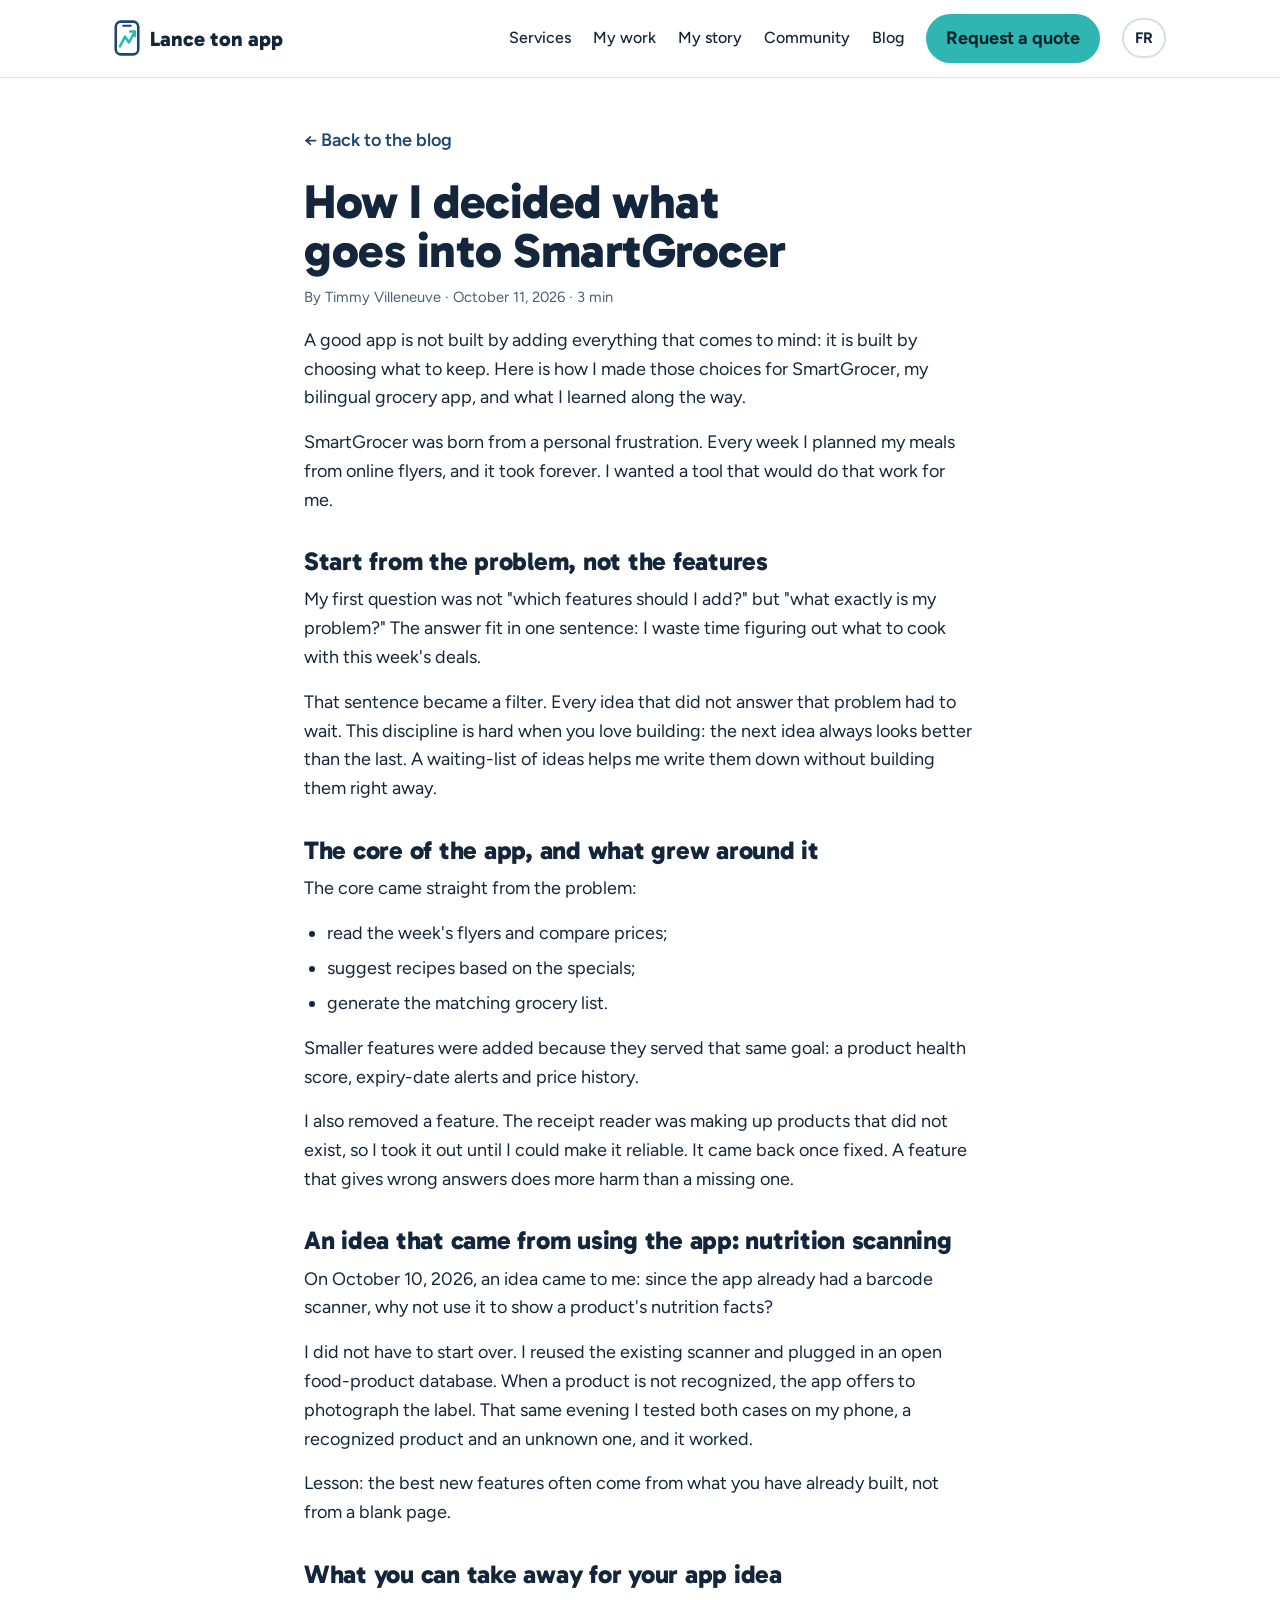
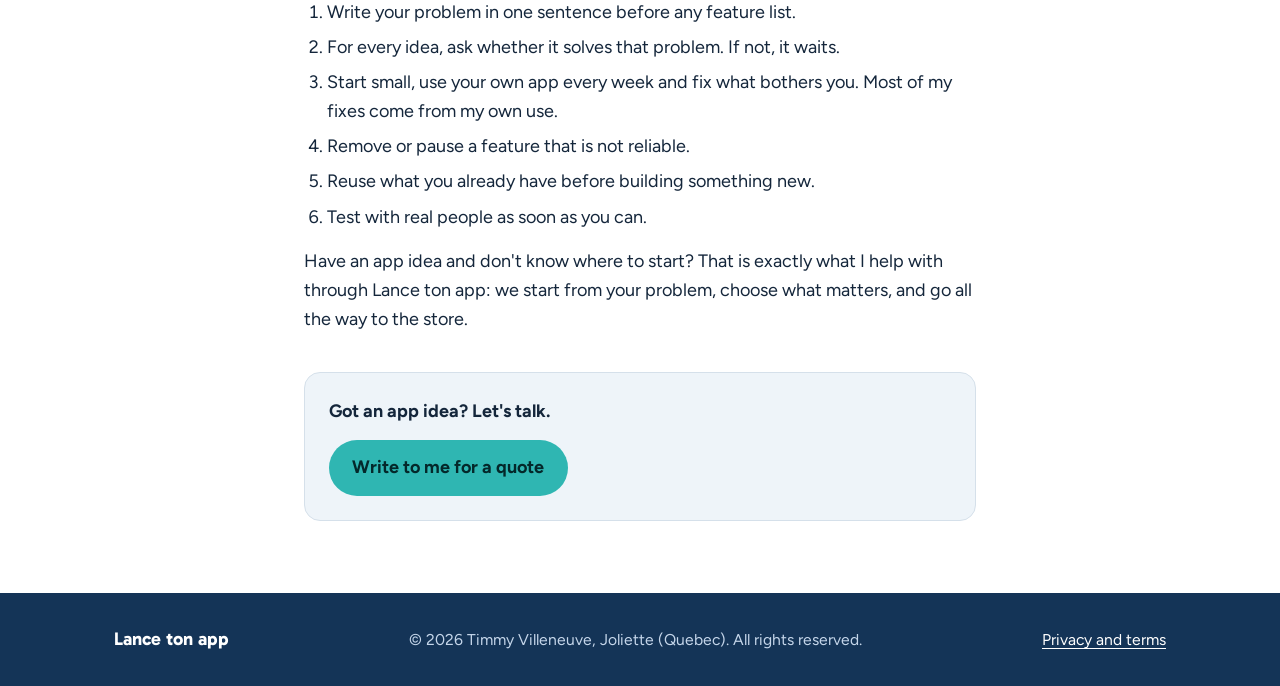
==== blogue-decider-quoi-mettre-dans-ton-app.html @ 4e0a81cb "Blogue bilingue (FR/EN): page d'accueil du blogue et 3 articles, lien dans la navigation Co-Authored" ====
<!doctype html>
<html lang="fr-CA" data-l="fr">
<head>
<meta charset="utf-8">
<meta name="viewport" content="width=device-width, initial-scale=1">
<title>Comment j&#x27;ai décidé quoi mettre dans SmartGrocer | Lance ton app</title>
<meta name="description" content="Une bonne app se construit en choisissant ce qu&#x27;on garde. Voici comment j&#x27;ai fait mes choix, et ce que j&#x27;en ai appris.">
<meta name="robots" content="noindex, nofollow">
<link rel="stylesheet" href="https://fonts.googleapis.com/css2?family=Gabarito:wght@500;700;800&family=Figtree:wght@400;500;600;700&display=swap">
<link rel="stylesheet" href="site.css">
<link rel="stylesheet" href="blogue.css">
<script>document.documentElement.dataset.l=(function(){try{var l=localStorage.getItem('lta_langue');if(l)return l}catch(e){}return /^en/i.test(navigator.language||'')?'en':'fr'})();</script>
</head>
<body>
<header>
  <div class="wrap bar">
    <a class="mark" href="index.html"><svg viewBox="0 0 40 56" width="26" height="36" fill="none" stroke-linecap="round" stroke-linejoin="round" aria-hidden="true"><rect x="2.5" y="2.5" width="35" height="51" rx="8" stroke="var(--logo-b)" stroke-width="4"/><path d="M14 9h12" stroke="var(--logo-b)" stroke-width="3"/><path class="trace" pathLength="1" d="M9 41l8-15 6 9 9-17" stroke="var(--logo-a)" stroke-width="4"/><path class="pointe" d="M25 18h7v7" stroke="var(--logo-a)" stroke-width="4"/></svg>Lance ton app</a>
    <nav>
      <a href="index.html#services"><span lang="fr">Services</span><span lang="en">Services</span></a><a href="index.html#realisations"><span lang="fr">Réalisations</span><span lang="en">My work</span></a><a href="index.html#histoire"><span lang="fr">Mon histoire</span><span lang="en">My story</span></a><a href="index.html#communaute"><span lang="fr">Communauté</span><span lang="en">Community</span></a><a href="blogue.html"><span lang="fr">Blogue</span><span lang="en">Blog</span></a>
      <a class="btn" href="index.html#soumission"><span lang="fr">Demander une soumission</span><span lang="en">Request a quote</span></a>
      <button type="button" class="langue" id="langue" aria-label="Lire ce site en anglais / Read this site in English">EN/FR</button>
    </nav>
  </div>
</header>
<main>
<article class="article" data-t-fr="Comment j&#x27;ai décidé quoi mettre dans SmartGrocer" data-t-en="How I decided what goes into SmartGrocer">
  <a class="retour" href="blogue.html"><span lang="fr">← Retour au blogue</span><span lang="en">← Back to the blog</span></a>
  <h1><span lang="fr">Comment j&#x27;ai décidé quoi mettre dans SmartGrocer</span><span lang="en">How I decided what goes into SmartGrocer</span></h1>
  <p class="meta"><span lang="fr">Par Timmy Villeneuve · 11 octobre 2026 · 3 min</span><span lang="en">By Timmy Villeneuve · October 11, 2026 · 3 min</span></p>
  <div lang="fr"><p>Une bonne app ne se construit pas en ajoutant tout ce qui nous passe par la tête: elle se construit en choisissant ce qu'on garde. Voici comment j'ai fait ces choix pour SmartGrocer, mon application d'épicerie bilingue, et ce que j'ai appris en cours de route.</p>
<p>SmartGrocer est née d'une frustration personnelle. Chaque semaine, je planifiais mes repas à partir des circulaires en ligne, et ça me prenait un temps fou. Je voulais un outil qui fasse ce travail à ma place.</p>
<h2>Partir du problème, pas des fonctions</h2>
<p>Ma première question n'était pas « quelles fonctions je mets? » mais « quel est mon problème exact? ». La réponse tenait en une phrase: je perds du temps à trouver quoi cuisiner avec les rabais de la semaine.</p>
<p>Cette phrase a servi de filtre. Chaque idée qui ne répondait pas à ce problème attendait. Cette discipline est difficile quand on adore créer: l'idée suivante paraît toujours meilleure que la précédente. Une liste d'idées en attente m'aide à les noter sans les construire tout de suite.</p>
<h2>Le cœur de l'app, et ce qui s'est ajouté autour</h2>
<p>Le noyau est venu directement du problème:</p>
<ul>
<li>lire les circulaires de la semaine et comparer les prix;</li>
<li>proposer des recettes basées sur les spéciaux;</li>
<li>générer la liste d'épicerie qui va avec.</li>
</ul>
<p>Des fonctions plus petites se sont ajoutées parce qu'elles servaient ce même but: un score de santé des produits, des alertes de date de péremption et l'historique des prix.</p>
<p>J'ai aussi retiré une fonction. La lecture de reçus inventait des produits qui n'existaient pas, alors je l'ai enlevée le temps de la rendre fiable. Elle est revenue une fois corrigée. Une fonction qui donne de mauvaises réponses fait plus de tort qu'une fonction absente.</p>
<h2>Une idée qui est venue de l'usage: le scan nutrition</h2>
<p>Le 10 octobre 2026, une idée m'est venue: comme l'app avait déjà un lecteur de code-barres, pourquoi ne pas l'utiliser pour afficher les infos nutritionnelles d'un produit?</p>
<p>Je n'ai pas eu à tout recommencer. J'ai réutilisé le lecteur existant et branché une base de données ouverte de produits alimentaires. Quand un produit n'est pas reconnu, l'app propose de photographier l'étiquette. Le soir même, j'ai testé les deux cas avec mon téléphone, un produit reconnu et un produit inconnu, et ça a fonctionné.</p>
<p>Leçon: les meilleures nouvelles fonctions viennent souvent de ce qu'on a déjà construit, pas d'une page blanche.</p>
<h2>Ce que tu peux retenir pour ton idée d'app</h2>
<ol>
<li>Écris ton problème en une phrase, avant toute liste de fonctions.</li>
<li>Pour chaque idée, demande-toi si elle résout ce problème. Si non, elle attend.</li>
<li>Commence petit, utilise ton app toi-même chaque semaine et corrige ce qui accroche. La plupart de mes corrections viennent de mon propre usage.</li>
<li>Retire ou mets en pause une fonction qui n'est pas fiable.</li>
<li>Réutilise ce que tu as déjà avant de construire du neuf.</li>
<li>Teste avec de vraies personnes dès que possible.</li>
</ol>
<p>Tu as une idée d'app et tu ne sais pas par où commencer? C'est exactement ce que j'accompagne avec Lance ton app: on part de ton problème, on choisit ce qui compte, et on va jusqu'au store.</p></div><div lang="en"><p>A good app is not built by adding everything that comes to mind: it is built by choosing what to keep. Here is how I made those choices for SmartGrocer, my bilingual grocery app, and what I learned along the way.</p>
<p>SmartGrocer was born from a personal frustration. Every week I planned my meals from online flyers, and it took forever. I wanted a tool that would do that work for me.</p>
<h2>Start from the problem, not the features</h2>
<p>My first question was not "which features should I add?" but "what exactly is my problem?" The answer fit in one sentence: I waste time figuring out what to cook with this week's deals.</p>
<p>That sentence became a filter. Every idea that did not answer that problem had to wait. This discipline is hard when you love building: the next idea always looks better than the last. A waiting-list of ideas helps me write them down without building them right away.</p>
<h2>The core of the app, and what grew around it</h2>
<p>The core came straight from the problem:</p>
<ul>
<li>read the week's flyers and compare prices;</li>
<li>suggest recipes based on the specials;</li>
<li>generate the matching grocery list.</li>
</ul>
<p>Smaller features were added because they served that same goal: a product health score, expiry-date alerts and price history.</p>
<p>I also removed a feature. The receipt reader was making up products that did not exist, so I took it out until I could make it reliable. It came back once fixed. A feature that gives wrong answers does more harm than a missing one.</p>
<h2>An idea that came from using the app: nutrition scanning</h2>
<p>On October 10, 2026, an idea came to me: since the app already had a barcode scanner, why not use it to show a product's nutrition facts?</p>
<p>I did not have to start over. I reused the existing scanner and plugged in an open food-product database. When a product is not recognized, the app offers to photograph the label. That same evening I tested both cases on my phone, a recognized product and an unknown one, and it worked.</p>
<p>Lesson: the best new features often come from what you have already built, not from a blank page.</p>
<h2>What you can take away for your app idea</h2>
<ol>
<li>Write your problem in one sentence before any feature list.</li>
<li>For every idea, ask whether it solves that problem. If not, it waits.</li>
<li>Start small, use your own app every week and fix what bothers you. Most of my fixes come from my own use.</li>
<li>Remove or pause a feature that is not reliable.</li>
<li>Reuse what you already have before building something new.</li>
<li>Test with real people as soon as you can.</li>
</ol>
<p>Have an app idea and don't know where to start? That is exactly what I help with through Lance ton app: we start from your problem, choose what matters, and go all the way to the store.</p></div>
  <div class="appel"><p><strong><span lang="fr">Une idée d'app? Parlons-en.</span><span lang="en">Got an app idea? Let's talk.</span></strong></p><a class="btn" href="index.html#soumission"><span lang="fr">Écris-moi pour une soumission</span><span lang="en">Write to me for a quote</span></a></div>
</article>
</main>
<footer><div class="wrap bar"><strong>Lance ton app</strong><span><span lang="fr">© 2026 Timmy Villeneuve, Joliette (Québec). Tous droits réservés.</span><span lang="en">© 2026 Timmy Villeneuve, Joliette (Quebec). All rights reserved.</span></span><a href="index.html#vie-privee"><span lang="fr">Vie privée et conditions</span><span lang="en">Privacy and terms</span></a></div></footer>
<script>
(function(){
  var b=document.getElementById('langue');
  function maj(l){document.documentElement.dataset.l=l;document.documentElement.lang=l==='en'?'en-CA':'fr-CA';b.textContent=l==='en'?'FR':'EN';
    var t=document.querySelector('[data-t-'+l+']');if(t)document.title=t.getAttribute('data-t-'+l)+' | Lance ton app';}
  b.addEventListener('click',function(){var l=document.documentElement.dataset.l==='en'?'fr':'en';maj(l);try{localStorage.setItem('lta_langue',l)}catch(e){}});
  maj(document.documentElement.dataset.l);
})();
</script>
</body>
</html>
---- site.css ----
html{-webkit-text-size-adjust:100%}
body{margin:0}
img{max-width:100%}
[hidden]{display:none!important}

/* Layout : tout est aligné à gauche sur une grille de 1100px. Le haut de page porte la seule pièce spectaculaire : une vraie mini-application qui fonctionne, affichée en même temps sur un téléphone et sur un ordinateur. Le reste reste calme : parcours en ligne, services en liste, réalisations en vignettes de téléphone. */
:root{
  --paper:#ffffff; --tint:#eef4f9; --ink:#14263b; --soft:#4a6079; --line:#d5e0ea;
  --canard:#1c4673; --canard-ink:#ffffff; --coral:#2fb6b2; --coral-ink:#04282a; --beurre:#bdebe8;
  --t-aqua:#dcf1f0; --t-peche:#e3ecf7; --t-beurre:#e9f6f5; --t-lilas:#e6e9f7;
  --deep:#143457; --deep-ink:#ffffff; --deep-soft:#c5d6ea; --logo-a:#2fb6b2; --logo-b:#1c4673;
  --ok:#0b7a56;
  --display:"Gabarito","Trebuchet MS",system-ui,sans-serif;
  --body:"Figtree",system-ui,-apple-system,"Segoe UI",sans-serif;
}
@media (prefers-color-scheme: dark){:root:not([data-theme="light"]){
  --paper:#0c1826; --tint:#12233a; --ink:#eaf1f8; --soft:#a8bace; --line:#26405c;
  --canard:#8dbcf0; --canard-ink:#08213d; --coral:#3cc9c4; --coral-ink:#04282a; --beurre:#bdebe8;
  --t-aqua:#12343a; --t-peche:#1a2c47; --t-beurre:#143436; --t-lilas:#23264a;
  --deep:#0b2140; --deep-ink:#ffffff; --deep-soft:#b9cde6; --logo-a:#3cc9c4; --logo-b:#eaf1f8; --ok:#5fd3a6; color-scheme:dark}}
:root[data-theme="dark"]{
  --paper:#0c1826; --tint:#12233a; --ink:#eaf1f8; --soft:#a8bace; --line:#26405c;
  --canard:#8dbcf0; --canard-ink:#08213d; --coral:#3cc9c4; --coral-ink:#04282a; --beurre:#bdebe8;
  --t-aqua:#12343a; --t-peche:#1a2c47; --t-beurre:#143436; --t-lilas:#23264a;
  --deep:#0b2140; --deep-ink:#ffffff; --deep-soft:#b9cde6; --logo-a:#3cc9c4; --logo-b:#eaf1f8; --ok:#5fd3a6; color-scheme:dark}

*{box-sizing:border-box}
body{background:var(--paper);color:var(--ink);font-family:var(--body);font-size:18px;line-height:1.6}
.wrap{max-width:1100px;margin-inline:auto;padding-inline:24px}
h1,h2,h3{font-family:var(--display);margin:0;text-wrap:balance;letter-spacing:-.01em}
h1{font-size:clamp(2.5rem,5.2vw,3.9rem);font-weight:800;line-height:1.02}
h2{font-size:clamp(1.9rem,3.8vw,2.7rem);font-weight:800;line-height:1.08}
h3{font-size:1.4rem;font-weight:700;line-height:1.2}
p{margin:0}
a{color:var(--canard)}
:focus-visible{outline:3px solid var(--coral);outline-offset:3px;border-radius:4px}
.lede{color:var(--soft);font-size:1.15rem;max-width:56ch;margin-top:14px}
svg.i{width:1.2em;height:1.2em;flex:none;stroke:currentColor;fill:none;stroke-width:2;stroke-linecap:round;stroke-linejoin:round}

/* en-tête */
header{position:sticky;top:env(safe-area-inset-top,0px);z-index:10;background:var(--paper);border-bottom:1px solid var(--line)}
.bar{display:flex;align-items:center;justify-content:space-between;gap:16px;padding-block:14px;flex-wrap:wrap}
.mark{display:flex;align-items:center;gap:10px;font-family:var(--display);font-weight:800;font-size:1.3rem;color:var(--ink);text-decoration:none}
.mark i{width:30px;height:30px;border-radius:9px;background:var(--coral);display:grid;place-items:center;color:var(--coral-ink)}
nav{display:flex;gap:22px;align-items:center;flex-wrap:wrap}
nav a{color:var(--ink);text-decoration:none;font-weight:500;font-size:1rem}
nav a:hover{text-decoration:underline;text-underline-offset:4px}
.btn{display:inline-flex;align-items:center;gap:8px;background:var(--coral);color:var(--coral-ink);font:inherit;font-weight:700;padding:.75em 1.3em;border-radius:999px;border:0;text-decoration:none;cursor:pointer}
.btn:hover{filter:brightness(1.06)}
.btn.calme{background:transparent;color:var(--ink);box-shadow:inset 0 0 0 2px var(--line)}
nav .btn{padding:.55em 1.1em;color:var(--coral-ink)}
.langue{font:inherit;font-weight:700;font-size:.95rem;min-width:44px;height:40px;padding:0 .7em;border-radius:999px;border:2px solid var(--line);background:var(--paper);color:var(--ink);cursor:pointer}
.langue:hover{border-color:var(--canard);color:var(--canard)}

/* haut de page */
.hero{background:var(--tint)}
.hero-grid{display:grid;grid-template-columns:1fr 1fr;gap:48px;align-items:center;padding-block:64px 72px}
.hero-grid > *{min-width:0}
.hero .lede{font-size:1.25rem;max-width:36ch}
.actions{display:flex;gap:12px;flex-wrap:wrap;margin-top:28px}
.preuves{list-style:none;margin:28px 0 0;padding:0;display:grid;gap:8px;color:var(--soft);font-weight:500}
.preuves li{display:flex;gap:10px;align-items:center}
.preuves svg{color:var(--ok)}

/* la démonstration : ordinateur + téléphone */
.demo{display:flex;flex-direction:column;gap:14px}
.essai{display:flex;flex-direction:column;gap:6px}
.essai label{font-weight:700;font-size:.95rem}
.essai input{font:inherit;color:var(--ink);background:var(--paper);border:2px solid var(--line);border-radius:12px;padding:.6em .8em;width:100%;max-width:360px}
.scene{position:relative;padding-bottom:36px;padding-right:13%}
.ordi{border:10px solid var(--ink);border-bottom-width:14px;border-radius:16px 16px 6px 6px;background:var(--paper);aspect-ratio:16/10;overflow:hidden;display:grid;grid-template-columns:28% 1fr}
.ordi-menu{background:var(--deep);color:var(--deep-soft);padding:12px 10px;font-size:.62rem;display:flex;flex-direction:column;gap:8px;min-width:0}
.ordi-menu b{color:var(--deep-ink);font-family:var(--display);font-size:.78rem;overflow-wrap:anywhere;line-height:1.15}
.ordi-menu span{border-radius:5px;padding:3px 6px}
.ordi-menu span.on{background:var(--coral);color:var(--coral-ink);font-weight:700}
.ordi-corps{padding:14px;display:flex;flex-direction:column;gap:8px;font-size:.72rem;min-width:0}
.ordi-corps h4{font-family:var(--display);font-size:.95rem;margin:0}
.ordi-rangee{display:grid;grid-template-columns:1fr 1fr;gap:8px}
.case{background:var(--tint);border-radius:8px;padding:8px;display:flex;flex-direction:column;gap:2px;min-width:0}
.case small{color:var(--soft);font-size:.6rem}
.case strong{font-family:var(--display);font-size:1.1rem;font-variant-numeric:tabular-nums}
.case.prix{background:var(--beurre);color:#2b1d00}
.case.prix small{color:#5c4300}
.barre{height:8px;border-radius:99px;background:var(--line);overflow:hidden}
.barre i{display:block;height:100%;background:var(--canard);width:40%}
.ordi-liste{display:grid;gap:6px;margin-top:4px}
.ordi-liste small{color:var(--soft);font-size:.6rem}
.ordi-liste span{display:flex;justify-content:space-between;gap:8px;border-top:1px solid var(--line);padding-top:6px;color:var(--soft);padding-right:34%}
.tel{position:absolute;right:0;bottom:0;width:31%;min-width:132px;border:8px solid var(--ink);border-radius:26px;background:var(--paper);padding:14px 10px 12px;display:flex;flex-direction:column;gap:8px;font-size:.66rem;box-shadow:-10px 12px 0 var(--t-peche)}
.tel::before{content:"";position:absolute;top:5px;left:50%;translate:-50% 0;width:34%;height:5px;border-radius:9px;background:var(--ink)}
.tel b{font-family:var(--display);font-size:.82rem;line-height:1.15;overflow-wrap:anywhere}
.tel .case strong{font-size:1.25rem}
.tel input[type=range]{width:100%;accent-color:var(--coral);margin:0}
.tel .faux-btn{background:var(--coral);color:var(--coral-ink);font-weight:700;text-align:center;border-radius:99px;padding:5px}
.note-demo{color:var(--soft);font-size:.9rem}

/* sections */
.bloc{padding-block:84px}
.bloc.teinte{background:var(--tint)}

/* le parcours */
.parcours{list-style:none;margin:40px 0 0;padding:0;display:grid;grid-template-columns:repeat(4,1fr);gap:28px;counter-reset:p;position:relative}
.parcours::before{content:"";position:absolute;top:21px;left:22px;right:22px;border-top:3px dotted var(--line)}
.parcours li{counter-increment:p;position:relative;display:flex;flex-direction:column;gap:6px;min-width:0}
.parcours li::before{content:counter(p);width:44px;height:44px;border-radius:50%;background:var(--canard);color:var(--canard-ink);display:grid;place-items:center;font-family:var(--display);font-weight:800;font-size:1.2rem;margin-bottom:8px;position:relative}
.parcours li:last-child::before{background:var(--coral);color:var(--coral-ink)}
.parcours p{color:var(--soft);font-size:1rem}

/* les services, en liste */
.services{margin-top:36px;display:grid;gap:16px}
.service{display:grid;grid-template-columns:72px 1fr 1.25fr;gap:28px;align-items:start;padding:28px;border-radius:22px;background:var(--t-aqua)}
.service:nth-child(2){background:var(--t-peche)}
.service:nth-child(3){background:var(--t-beurre)}
.service:nth-child(4){background:var(--t-lilas)}
.service > *{min-width:0}
.pasto{width:72px;height:72px;border-radius:20px;background:var(--paper);display:grid;place-items:center;color:var(--canard)}
.pasto svg{width:34px;height:34px}
.service .pour{color:var(--soft);margin-top:8px}
.service ul{list-style:none;margin:0;padding:0;display:grid;gap:8px}
.service li{display:flex;gap:10px;align-items:flex-start}
.service li svg{color:var(--ok);margin-top:.22em}

/* publier sur les Stores */
.stores{background:var(--deep);color:var(--deep-ink)}
.stores .lede{color:var(--deep-soft)}
.etapes{list-style:none;margin:40px 0 0;padding:0;display:grid;grid-template-columns:repeat(3,1fr);gap:16px;counter-reset:e}
.etapes li{counter-increment:e;border:1px solid rgba(255,255,255,.22);border-radius:18px;padding:20px;display:flex;flex-direction:column;gap:6px;min-width:0}
.etapes li::before{content:"Étape " counter(e);color:var(--beurre);font-weight:700;font-size:.95rem}
.etapes strong{font-family:var(--display);font-size:1.2rem;line-height:1.2}
.etapes span{color:var(--deep-soft);font-size:.98rem}
.etapes code{font-family:ui-monospace,Menlo,Consolas,monospace;font-size:.85em;background:rgba(255,255,255,.14);padding:.1em .35em;border-radius:5px;overflow-wrap:anywhere}

/* réalisations : vignettes en forme de téléphone */
.realisations{margin-top:40px;display:grid;grid-template-columns:repeat(3,1fr);gap:36px 28px}
.projet{display:grid;grid-template-columns:96px 1fr;gap:18px;align-items:start;min-width:0}
.projet > *{min-width:0}
.vignette{--v:var(--t-aqua);width:96px;aspect-ratio:9/17;border:6px solid var(--ink);border-radius:20px;background:var(--v);display:grid;place-items:center;font-family:var(--display);font-weight:800;font-size:1.5rem;color:var(--ink)}
.projet:nth-child(3n+2) .vignette{--v:var(--t-peche)}
.projet:nth-child(3n+3) .vignette{--v:var(--t-beurre)}
.projet:nth-child(n+4) .vignette{--v:var(--t-lilas)}
.projet:nth-child(5) .vignette{--v:var(--t-aqua)}
.projet:nth-child(6) .vignette{--v:var(--t-peche)}
.etat{display:inline-block;font-size:.85rem;font-weight:700;border-radius:99px;padding:.15em .7em;background:var(--t-aqua);color:var(--ink);margin-bottom:8px}
.etat.cours{background:var(--tint);color:var(--soft)}
.projet p{color:var(--soft);font-size:1rem;margin-top:6px}
.projet a{font-weight:700}

/* mon histoire */
.histoire{display:grid;grid-template-columns:1fr 1.1fr;gap:56px;align-items:start}
.histoire > *{min-width:0}
.citation{font-family:var(--display);font-weight:700;font-size:clamp(1.5rem,2.6vw,2.1rem);line-height:1.2;margin:0;padding-left:22px;border-left:6px solid var(--coral)}
.histoire .texte{display:grid;gap:14px;color:var(--soft);max-width:60ch;margin-top:20px}
.signature{color:var(--ink);font-weight:700;margin-top:16px}
.sous-citation{margin:12px 0 0;padding-left:28px;font-size:1.08rem;font-weight:600;color:var(--soft)}
.histoire .signature{padding-left:28px}

/* demande de soumission */
.demande{display:grid;grid-template-columns:1.4fr 1fr;gap:28px;align-items:start;margin-top:36px}
.demande > *{min-width:0}
.fiche{background:var(--paper);border:1px solid var(--line);border-radius:22px;padding:28px}
form{display:grid;grid-template-columns:1fr 1fr;gap:16px}
.champ{display:flex;flex-direction:column;gap:6px;min-width:0}
.champ.large{grid-column:1/-1}
label{font-weight:700;font-size:.98rem}
form input,form select,form textarea{font:inherit;color:var(--ink);background:var(--paper);border:2px solid var(--line);border-radius:12px;padding:.65em .8em;width:100%}
textarea{min-height:140px;resize:vertical}
.aide{color:var(--soft);font-size:.92rem}
.recap{margin-top:20px;border-radius:14px;padding:16px;background:var(--t-beurre)}
.recap dl{display:grid;grid-template-columns:auto 1fr;gap:6px 16px;margin:10px 0 0;font-size:.98rem}
.recap dt{font-weight:700}
.recap dd{margin:0;overflow-wrap:anywhere;white-space:pre-wrap}
.suite{background:var(--t-peche);border-radius:22px;padding:28px}
.suite ol{margin:14px 0 0;padding-left:1.2em;display:grid;gap:12px}
.suite li::marker{font-family:var(--display);font-weight:800;color:var(--canard)}

footer{background:var(--deep);color:var(--deep-soft);padding-block:32px;font-size:.98rem}
footer .bar{padding-block:0}
footer strong{color:var(--deep-ink);font-family:var(--display);font-size:1.15rem}

.banniere{padding-block:20px 0}.banniere img{width:100%;height:auto;border-radius:22px;display:block}
/* logo du haut : la flèche se trace à l'arrivée, puis quand on passe la souris dessus */
.mark .trace{stroke-dasharray:1;stroke-dashoffset:0;animation:trace 1.1s ease-out .3s backwards}
.mark .pointe{animation:pointe .4s ease-out 1.3s backwards}
.mark:hover .trace{animation:trace2 .9s ease-out}
@keyframes trace{from{stroke-dashoffset:1}}@keyframes trace2{from{stroke-dashoffset:1}}
@keyframes pointe{from{opacity:0;transform:translate(-3px,3px)}}
/* galeries de captures : on glisse au doigt, ou on clique les flèches */
.projet{grid-template-columns:150px 1fr}
.vignette{width:150px;aspect-ratio:3/5;border-radius:24px;overflow:hidden}
.galerie{display:grid;gap:8px;justify-items:center;width:150px}
.galerie .vignette{display:block;padding:0;cursor:zoom-in;position:relative}
.piste{display:flex;height:100%;overflow-x:auto;scroll-snap-type:x mandatory;scrollbar-width:none;overscroll-behavior-x:contain}
.piste::-webkit-scrollbar{display:none}
.piste img{flex:0 0 100%;width:100%;height:100%;object-fit:cover;object-position:top;scroll-snap-align:start;display:block}
.commandes{display:flex;align-items:center;gap:6px}
.commandes button{width:28px;height:28px;border-radius:50%;border:1.5px solid var(--line);background:var(--paper);color:var(--ink);font:inherit;font-weight:800;line-height:1;cursor:pointer;display:grid;place-items:center}
.commandes button:hover{border-color:var(--canard);color:var(--canard)}
.points{display:flex;gap:5px}
.points i{width:7px;height:7px;border-radius:50%;background:var(--line)}
.points i.actif{background:var(--coral)}
dialog.loupe{border:0;padding:0;background:transparent;max-width:100vw;max-height:100vh}
dialog.loupe::backdrop{background:rgba(6,20,24,.82)}
.loupe .cadre{display:flex;align-items:center;gap:12px;padding:16px}
.loupe img{max-height:86vh;max-width:min(78vw,440px);border-radius:22px;border:6px solid #fff;display:block}
.loupe button{width:44px;height:44px;border-radius:50%;border:0;background:#fff;color:#0e2a33;font-size:1.3rem;font-weight:800;cursor:pointer;flex:none}
.loupe .fermer{position:fixed;top:14px;right:14px}
@media (max-width:600px){.loupe .cadre{gap:6px;padding:8px}.loupe button{width:38px;height:38px}}
@media (prefers-reduced-motion:reduce){.mark .trace,.mark .pointe{animation:none}}
@media (max-width:900px){
  .hero-grid,.histoire,.demande{grid-template-columns:1fr}
  .parcours{grid-template-columns:1fr 1fr}
  .parcours::before{display:none}
  .service{grid-template-columns:72px 1fr}
  .service ul{grid-column:1/-1}
  .etapes,.realisations{grid-template-columns:1fr 1fr}
  .bloc{padding-block:60px}
}
@media (max-width:600px){
  nav a:not(.btn){display:none}
  .parcours,.etapes,.realisations,form{grid-template-columns:1fr}
  .service{grid-template-columns:1fr;padding:22px}
  .hero-grid{padding-block:40px 52px}
  .scene{padding-right:0;padding-bottom:0}
  .tel{position:relative;width:60%;margin:-40px 0 0 auto}
}
.engagements{display:grid;gap:28px}.intro-eng{color:var(--soft);max-width:52ch;margin-top:10px}.eng-grille{display:grid;gap:18px;grid-template-columns:repeat(auto-fit,minmax(min(100%,400px),1fr))}.eng{background:var(--paper);border:1px solid var(--line);border-radius:18px;padding:22px}.eng h3{font-size:1.1rem;margin-bottom:8px}.eng p{font-size:.98rem;line-height:1.6}footer a{color:var(--deep-ink);text-underline-offset:3px}
.com-etapes{list-style:none;counter-reset:e;display:grid;gap:14px;grid-template-columns:repeat(auto-fit,minmax(min(100%,240px),1fr));margin:28px 0 34px;padding:0}
.com-etapes li{counter-increment:e;background:var(--tint);border-radius:18px;padding:20px 20px 20px 62px;position:relative;line-height:1.55}
.com-etapes li::before{content:counter(e);position:absolute;left:18px;top:18px;width:30px;height:30px;border-radius:50%;background:var(--coral);color:var(--coral-ink);font-family:var(--display);font-weight:800;display:grid;place-items:center}
.com-filtres{display:flex;flex-wrap:wrap;gap:8px;margin-bottom:20px}
.com-puce{font:inherit;font-weight:600;font-size:.95rem;padding:.5em 1.05em;border-radius:999px;border:1.5px solid var(--line);background:var(--paper);color:var(--ink);cursor:pointer}
.com-puce[aria-pressed="true"]{background:var(--coral);border-color:var(--coral);color:var(--coral-ink)}
.com-puce:focus-visible,.com-carte a:focus-visible{outline:3px solid var(--coral);outline-offset:2px}
.com-grille{display:grid;gap:16px;grid-template-columns:repeat(auto-fill,minmax(min(100%,290px),1fr))}
.com-carte{border:1px solid var(--line);border-radius:20px;padding:20px;background:var(--paper);display:flex;flex-direction:column;gap:12px;min-width:0}
.com-carte[hidden]{display:none}
.com-tete{display:flex;gap:14px;align-items:center}
.com-vig{width:54px;height:54px;flex:none;border-radius:16px;background:var(--deep);color:var(--deep-ink);font-family:var(--display);font-weight:800;font-size:1.05rem;display:grid;place-items:center}
.com-cat{font-size:.8rem;font-weight:700;letter-spacing:.06em;text-transform:uppercase;color:var(--soft)}
.com-carte h3{font-size:1.15rem;margin:2px 0 0}
.com-carte p{font-size:.98rem;line-height:1.55;flex:1}
.com-pied{display:flex;justify-content:space-between;align-items:center;gap:10px;flex-wrap:wrap}
.com-pied a{font-weight:700}
.com-note{margin-top:16px;color:var(--soft);font-size:.98rem}
.com-bas{display:grid;gap:18px;grid-template-columns:repeat(auto-fit,minmax(min(100%,320px),1fr));margin-top:34px}
.com-regles,.com-appel{border-radius:20px;padding:24px}
.com-regles{background:var(--tint)}
.com-regles ul{margin:12px 0 0;padding-left:1.1em;display:grid;gap:8px;line-height:1.55;font-size:.98rem}
.com-avis{margin-top:14px;font-size:.9rem;color:var(--soft)}
.com-appel{background:var(--deep);color:var(--deep-soft);display:flex;flex-direction:column;gap:12px;align-items:flex-start}
.com-appel h3{color:var(--deep-ink)}
.com-photo{margin:-20px -20px 4px;background:var(--deep);border-radius:20px 20px 0 0;overflow:hidden;display:flex;justify-content:center;padding:18px 18px 0}
.com-photo img{display:block;width:min(100%,230px);height:auto;border-radius:18px 18px 0 0;box-shadow:0 10px 30px rgba(0,0,0,.35)}
.com-carte{overflow:hidden}
---- blogue.css ----
/* blogue */
.blog-hero{padding-block:56px 28px}
.blog-hero .lede{max-width:60ch}
.cartes{display:grid;gap:20px;grid-template-columns:repeat(auto-fit,minmax(min(100%,320px),1fr));padding-block:12px 64px}
.carte{display:flex;flex-direction:column;gap:12px;background:var(--paper);border:1px solid var(--line);border-radius:18px;padding:26px;text-decoration:none;color:var(--ink);transition:transform .15s,border-color .15s}
.carte:hover{transform:translateY(-3px);border-color:var(--coral)}
.carte h2{font-size:1.45rem;line-height:1.15}
.carte p{color:var(--soft);font-size:1rem}
.meta{color:var(--soft);font-size:.92rem}
.plus{margin-top:auto;font-weight:700;color:var(--canard)}
.article{max-width:720px;margin-inline:auto;padding:48px 24px 72px}
.article h1{font-size:clamp(2rem,4.6vw,3rem);margin-bottom:10px}
.article h2{font-size:1.6rem;margin:2.1rem 0 .6rem}
.article p{margin:0 0 1rem}
.article ul,.article ol{margin:0 0 1rem;padding-left:1.3em}
.article li{margin-bottom:.4rem}
.retour{display:inline-block;margin-bottom:24px;font-weight:600;text-decoration:none}
.retour:hover{text-decoration:underline;text-underline-offset:4px}
.appel{margin-top:2.4rem;padding:24px;border-radius:16px;background:var(--tint);border:1px solid var(--line)}
.appel p{margin:0 0 14px}
html[data-l="fr"] [lang="en"],html[data-l="en"] [lang="fr"]{display:none!important}
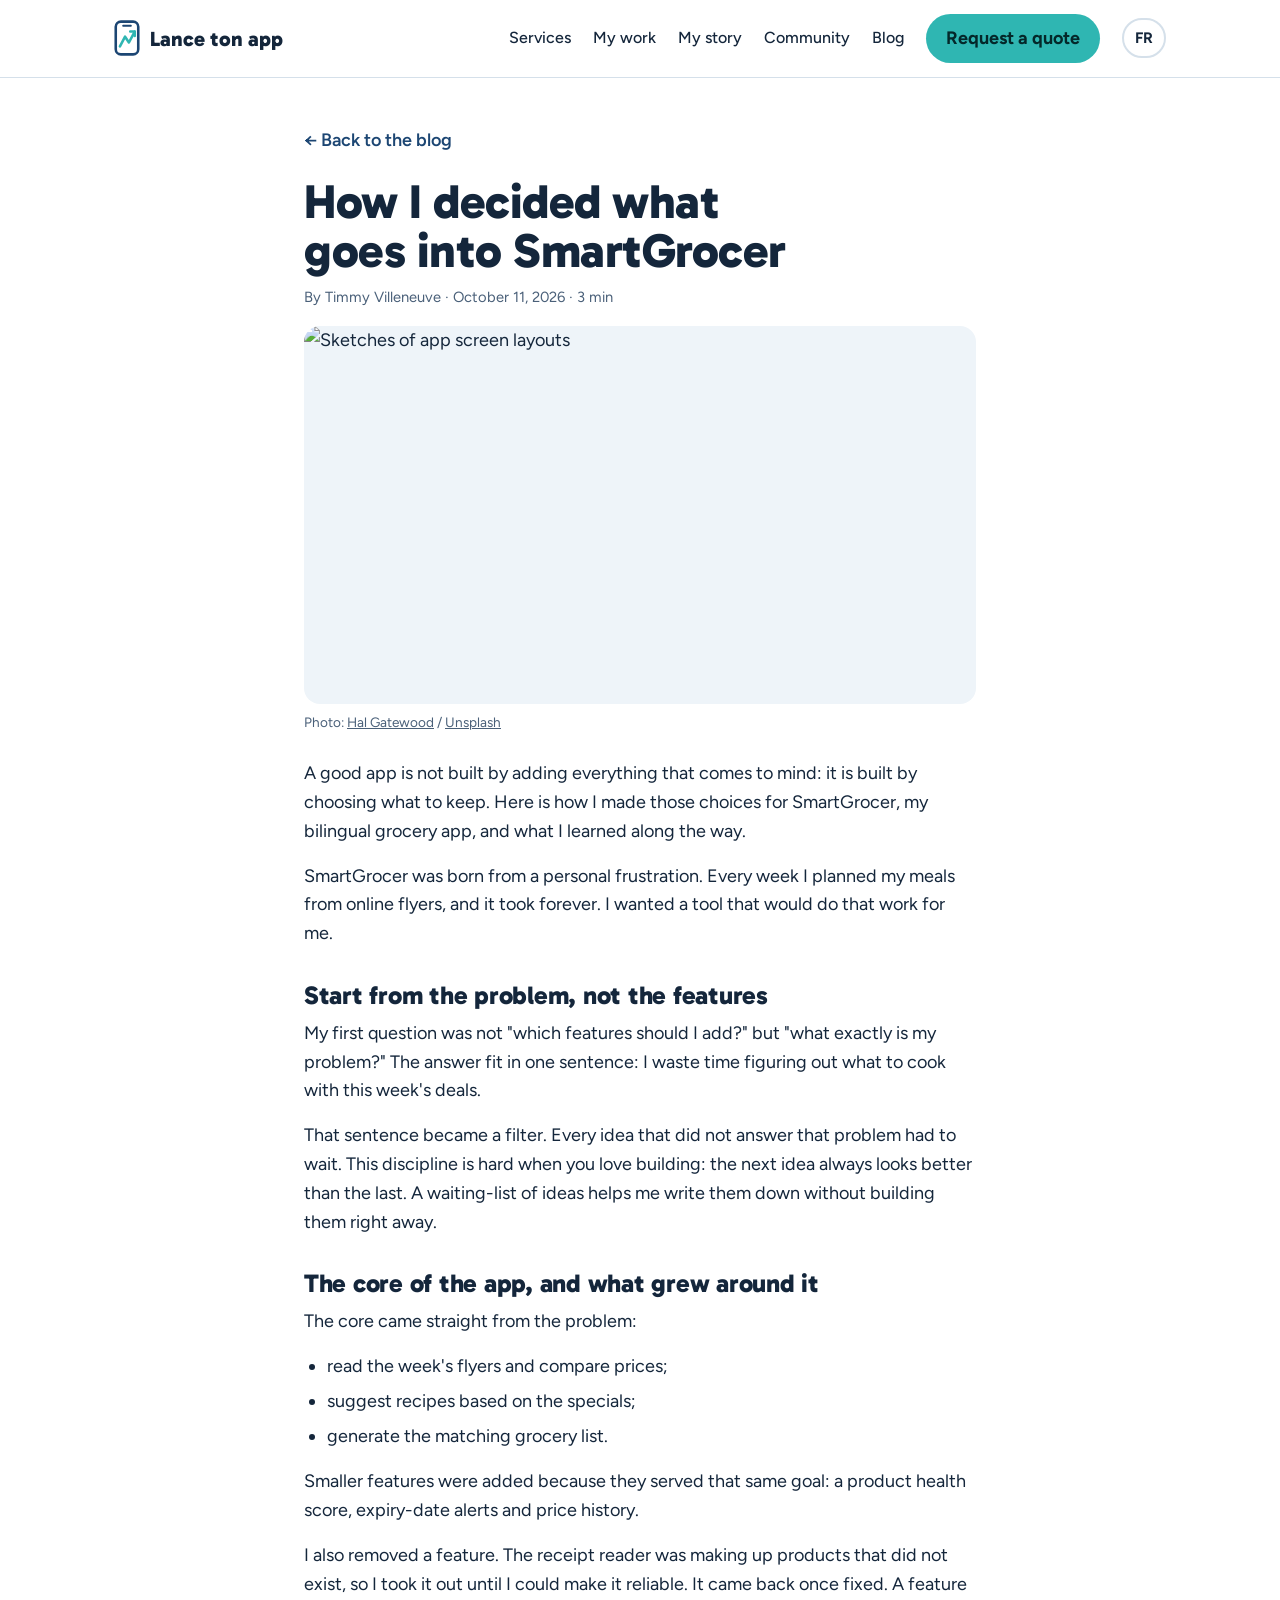
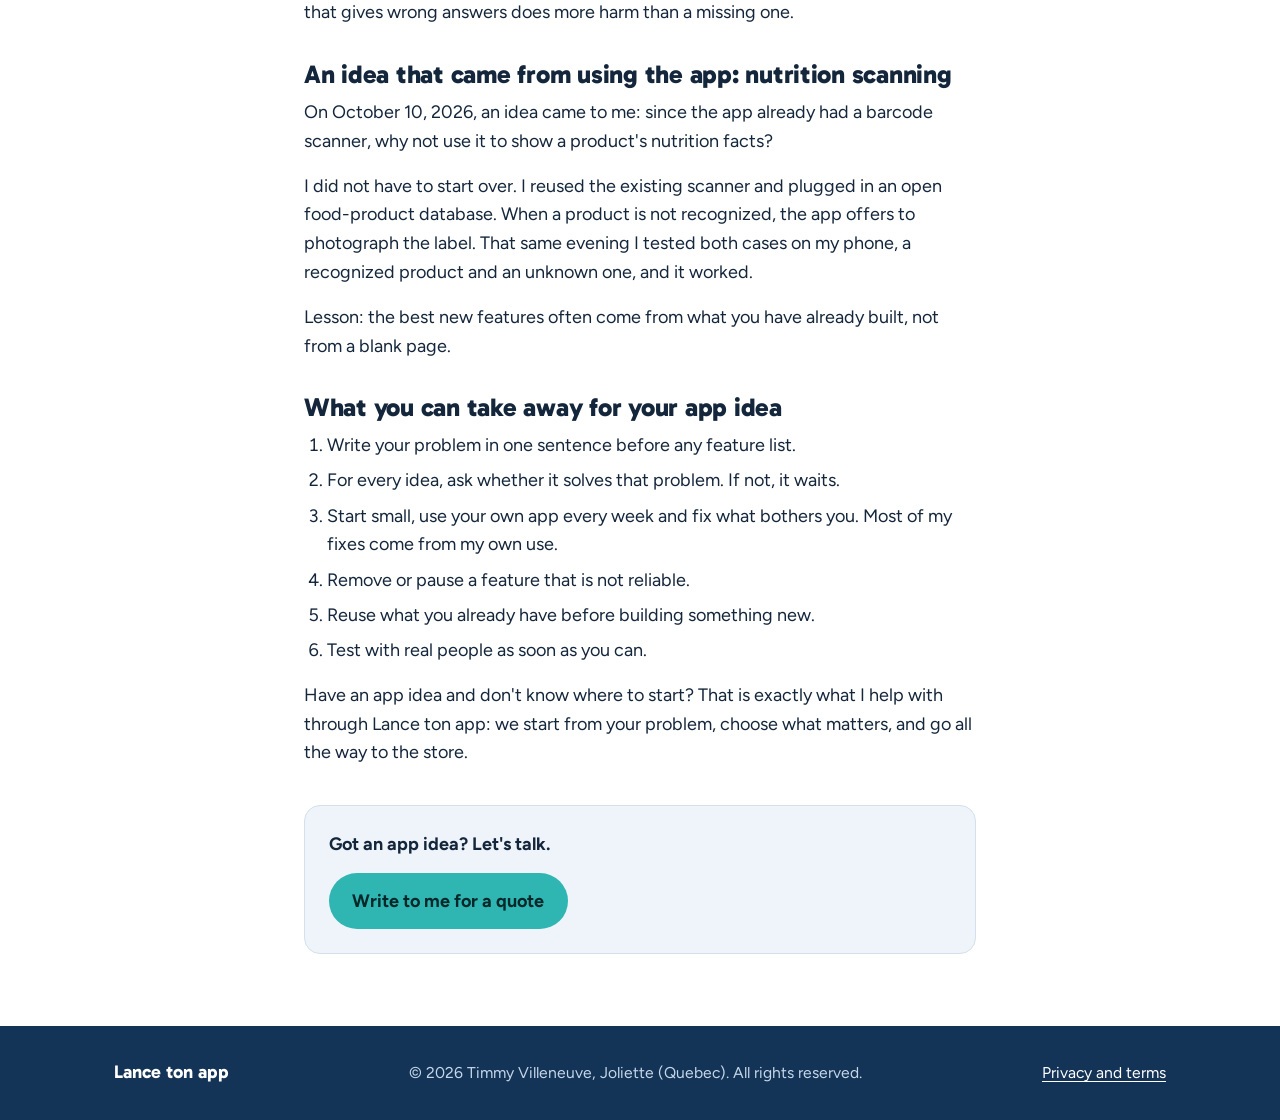
==== commit d6e56d47: "Blogue: photos Unsplash (libres de droits, avec crédit) sur les articles et les cartes Co-Authored-B" ====
--- a/blogue-decider-quoi-mettre-dans-ton-app.html
+++ b/blogue-decider-quoi-mettre-dans-ton-app.html
@@ -27,7 +27,8 @@
   <a class="retour" href="blogue.html"><span lang="fr">← Retour au blogue</span><span lang="en">← Back to the blog</span></a>
   <h1><span lang="fr">Comment j&#x27;ai décidé quoi mettre dans SmartGrocer</span><span lang="en">How I decided what goes into SmartGrocer</span></h1>
   <p class="meta"><span lang="fr">Par Timmy Villeneuve · 11 octobre 2026 · 3 min</span><span lang="en">By Timmy Villeneuve · October 11, 2026 · 3 min</span></p>
-  <div lang="fr"><p>Une bonne app ne se construit pas en ajoutant tout ce qui nous passe par la tête: elle se construit en choisissant ce qu'on garde. Voici comment j'ai fait ces choix pour SmartGrocer, mon application d'épicerie bilingue, et ce que j'ai appris en cours de route.</p>
+  <figure class="photo"><img src="https://images.unsplash.com/photo-1522542550221-31fd19575a2d?auto=format&fit=crop&w=1200&q=70" srcset="https://images.unsplash.com/photo-1522542550221-31fd19575a2d?auto=format&fit=crop&w=640&q=70 640w, https://images.unsplash.com/photo-1522542550221-31fd19575a2d?auto=format&fit=crop&w=1200&q=70 1200w" sizes="(max-width:760px) 100vw, 720px" width="1200" height="675" alt="" data-alt-fr="Croquis de maquettes d&#x27;écrans d&#x27;application" data-alt-en="Sketches of app screen layouts" fetchpriority="high"><figcaption><span lang="fr">Photo: </span><span lang="en">Photo: </span><a href="https://unsplash.com/photos/watercolor-wireframe-sketches-of-website-layouts-tZc3vjPCk-Q" rel="noopener">Hal Gatewood</a> / <a href="https://unsplash.com" rel="noopener">Unsplash</a></figcaption></figure>
+<div lang="fr"><p>Une bonne app ne se construit pas en ajoutant tout ce qui nous passe par la tête: elle se construit en choisissant ce qu'on garde. Voici comment j'ai fait ces choix pour SmartGrocer, mon application d'épicerie bilingue, et ce que j'ai appris en cours de route.</p>
 <p>SmartGrocer est née d'une frustration personnelle. Chaque semaine, je planifiais mes repas à partir des circulaires en ligne, et ça me prenait un temps fou. Je voulais un outil qui fasse ce travail à ma place.</p>
 <h2>Partir du problème, pas des fonctions</h2>
 <p>Ma première question n'était pas « quelles fonctions je mets? » mais « quel est mon problème exact? ». La réponse tenait en une phrase: je perds du temps à trouver quoi cuisiner avec les rabais de la semaine.</p>
@@ -90,7 +91,7 @@
 (function(){
   var b=document.getElementById('langue');
   function maj(l){document.documentElement.dataset.l=l;document.documentElement.lang=l==='en'?'en-CA':'fr-CA';b.textContent=l==='en'?'FR':'EN';
-    var t=document.querySelector('[data-t-'+l+']');if(t)document.title=t.getAttribute('data-t-'+l)+' | Lance ton app';}
+    var t=document.querySelector('[data-t-'+l+']');if(t)document.title=t.getAttribute('data-t-'+l)+' | Lance ton app';var im=document.querySelector('img[data-alt-'+l+']');if(im)im.alt=im.getAttribute('data-alt-'+l);}
   b.addEventListener('click',function(){var l=document.documentElement.dataset.l==='en'?'fr':'en';maj(l);try{localStorage.setItem('lta_langue',l)}catch(e){}});
   maj(document.documentElement.dataset.l);
 })();
--- a/blogue.css
+++ b/blogue.css
@@ -19,3 +19,8 @@
 .appel{margin-top:2.4rem;padding:24px;border-radius:16px;background:var(--tint);border:1px solid var(--line)}
 .appel p{margin:0 0 14px}
 html[data-l="fr"] [lang="en"],html[data-l="en"] [lang="fr"]{display:none!important}
+.photo{margin:0 0 1.6rem}
+.photo img{display:block;width:100%;height:auto;aspect-ratio:16/9;object-fit:cover;border-radius:16px;background:var(--tint)}
+.photo figcaption{margin-top:8px;font-size:.85rem;color:var(--soft)}
+.photo figcaption a{color:inherit}
+.blog-vig{max-width:none;display:block;width:calc(100% + 52px);margin:-26px -26px 4px;height:auto;aspect-ratio:16/9;object-fit:cover;border-radius:18px 18px 0 0;background:var(--tint)}
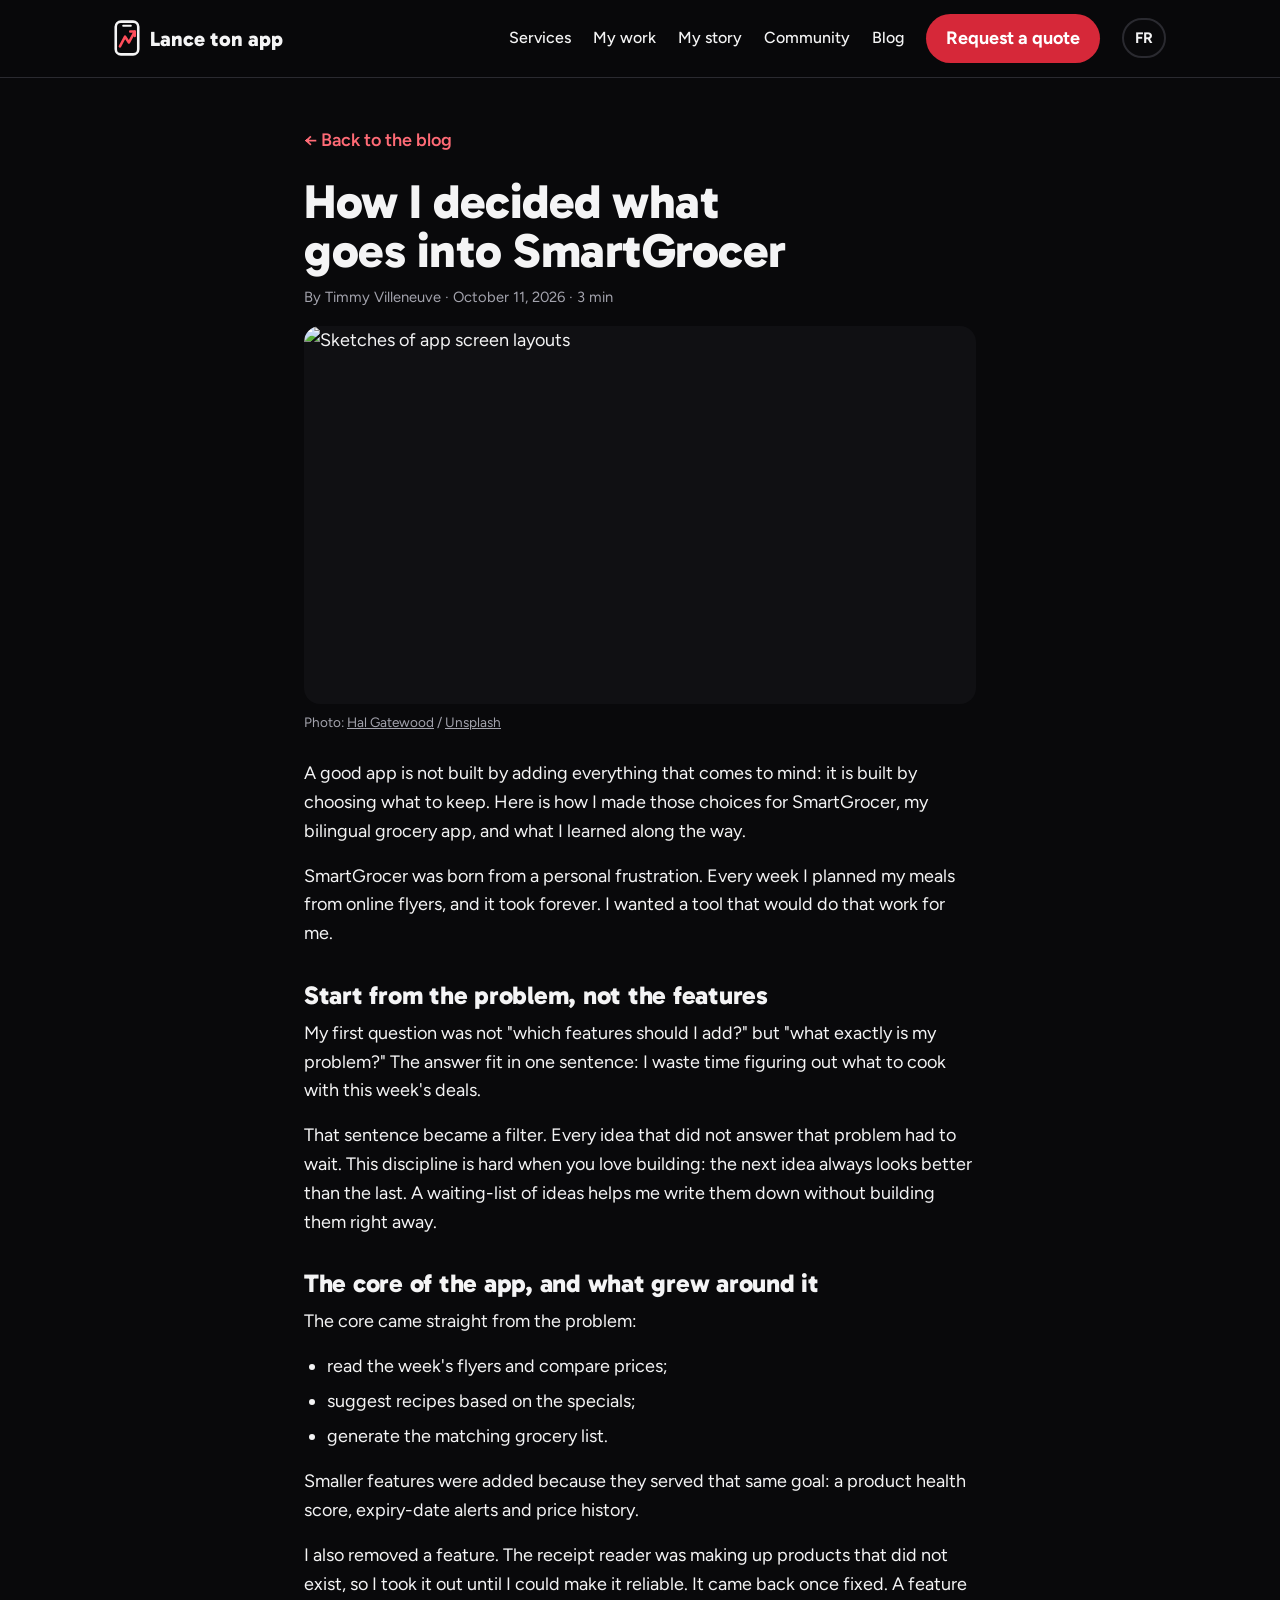
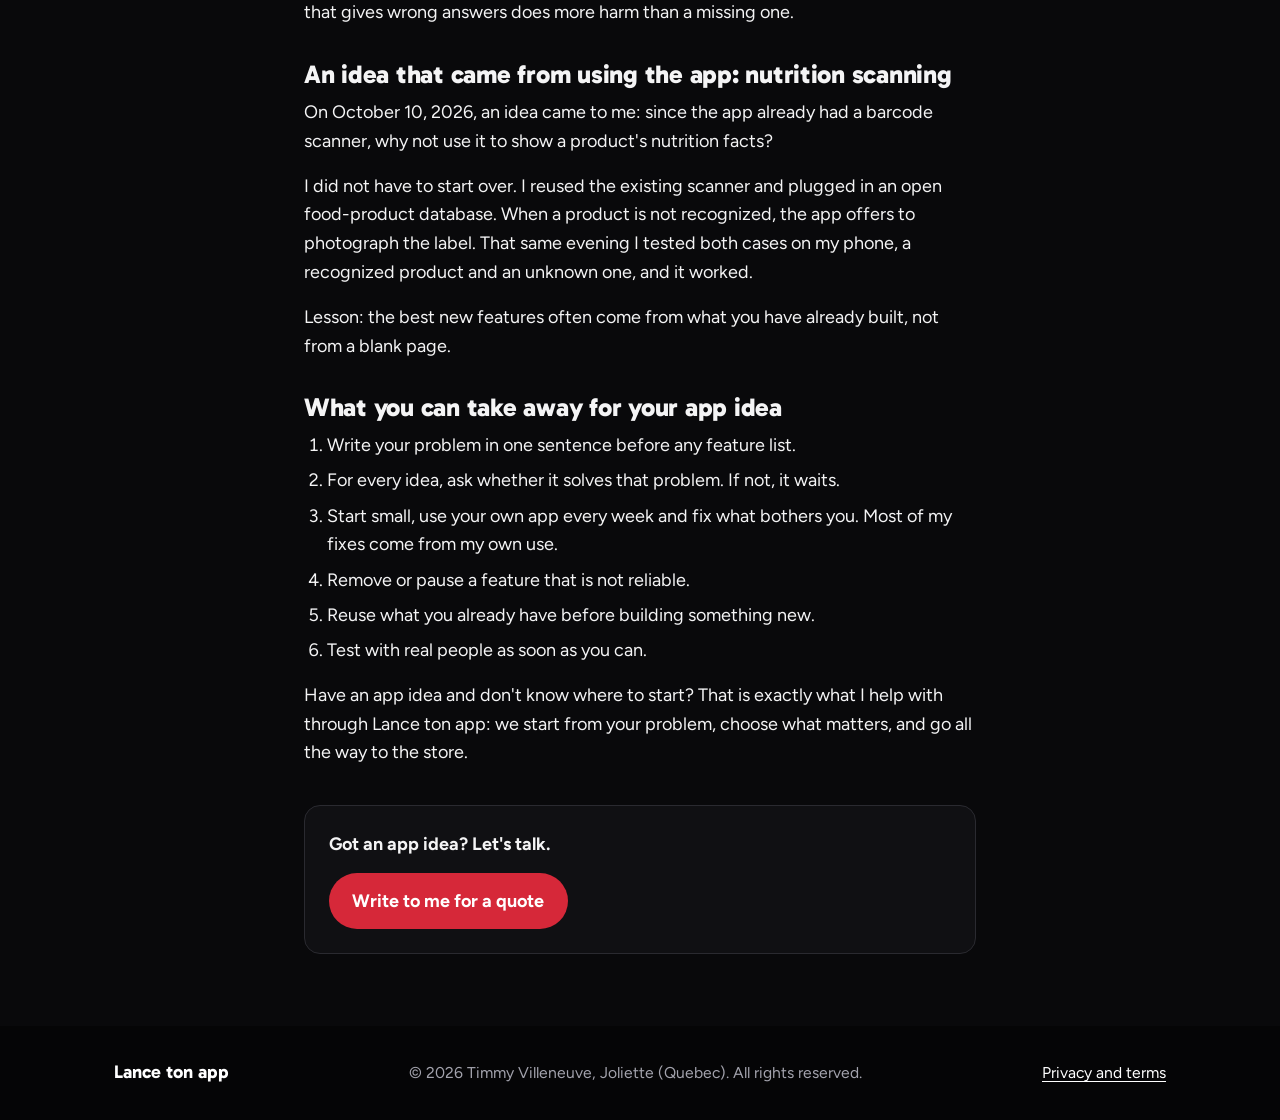
==== commit ee27038a: "Nouveau design noir/rouge sur le vrai site (index) + thème du blogue Co-Authored-By: Claude Sonnet 5" ====
--- a/blogue-decider-quoi-mettre-dans-ton-app.html
+++ b/blogue-decider-quoi-mettre-dans-ton-app.html
@@ -9,6 +9,7 @@
 <link rel="stylesheet" href="https://fonts.googleapis.com/css2?family=Gabarito:wght@500;700;800&family=Figtree:wght@400;500;600;700&display=swap">
 <link rel="stylesheet" href="site.css">
 <link rel="stylesheet" href="blogue.css">
+<link rel="stylesheet" href="blogue-noir.css">
 <script>document.documentElement.dataset.l=(function(){try{var l=localStorage.getItem('lta_langue');if(l)return l}catch(e){}return /^en/i.test(navigator.language||'')?'en':'fr'})();</script>
 </head>
 <body>
--- a/blogue-noir.css
+++ b/blogue-noir.css
@@ -0,0 +1,9 @@
+:root:root:root,:root[data-theme="dark"]:root{
+  color-scheme:dark;
+  --paper:#09090b;--tint:#101013;--ink:#f4f4f5;--soft:#a3a3ad;--line:#2a2a30;
+  --canard:#ff6b76;--canard-ink:#ffffff;--coral:#d62839;--coral-ink:#ffffff;--beurre:#3a1519;
+  --t-aqua:#15151a;--t-peche:#1a1215;--t-beurre:#141417;--t-lilas:#17141a;
+  --deep:#050506;--deep-ink:#ffffff;--deep-soft:#a3a3ad;--logo-a:#ff4d5a;--logo-b:#f4f4f5;--ok:#4ade80;
+  --acc:#e63946;--acc2:#ff6b76;
+}
+body{background:var(--paper)}header{background:rgba(9,9,11,.9)!important;border-color:var(--line)!important}.btn{background:var(--coral);color:#fff}
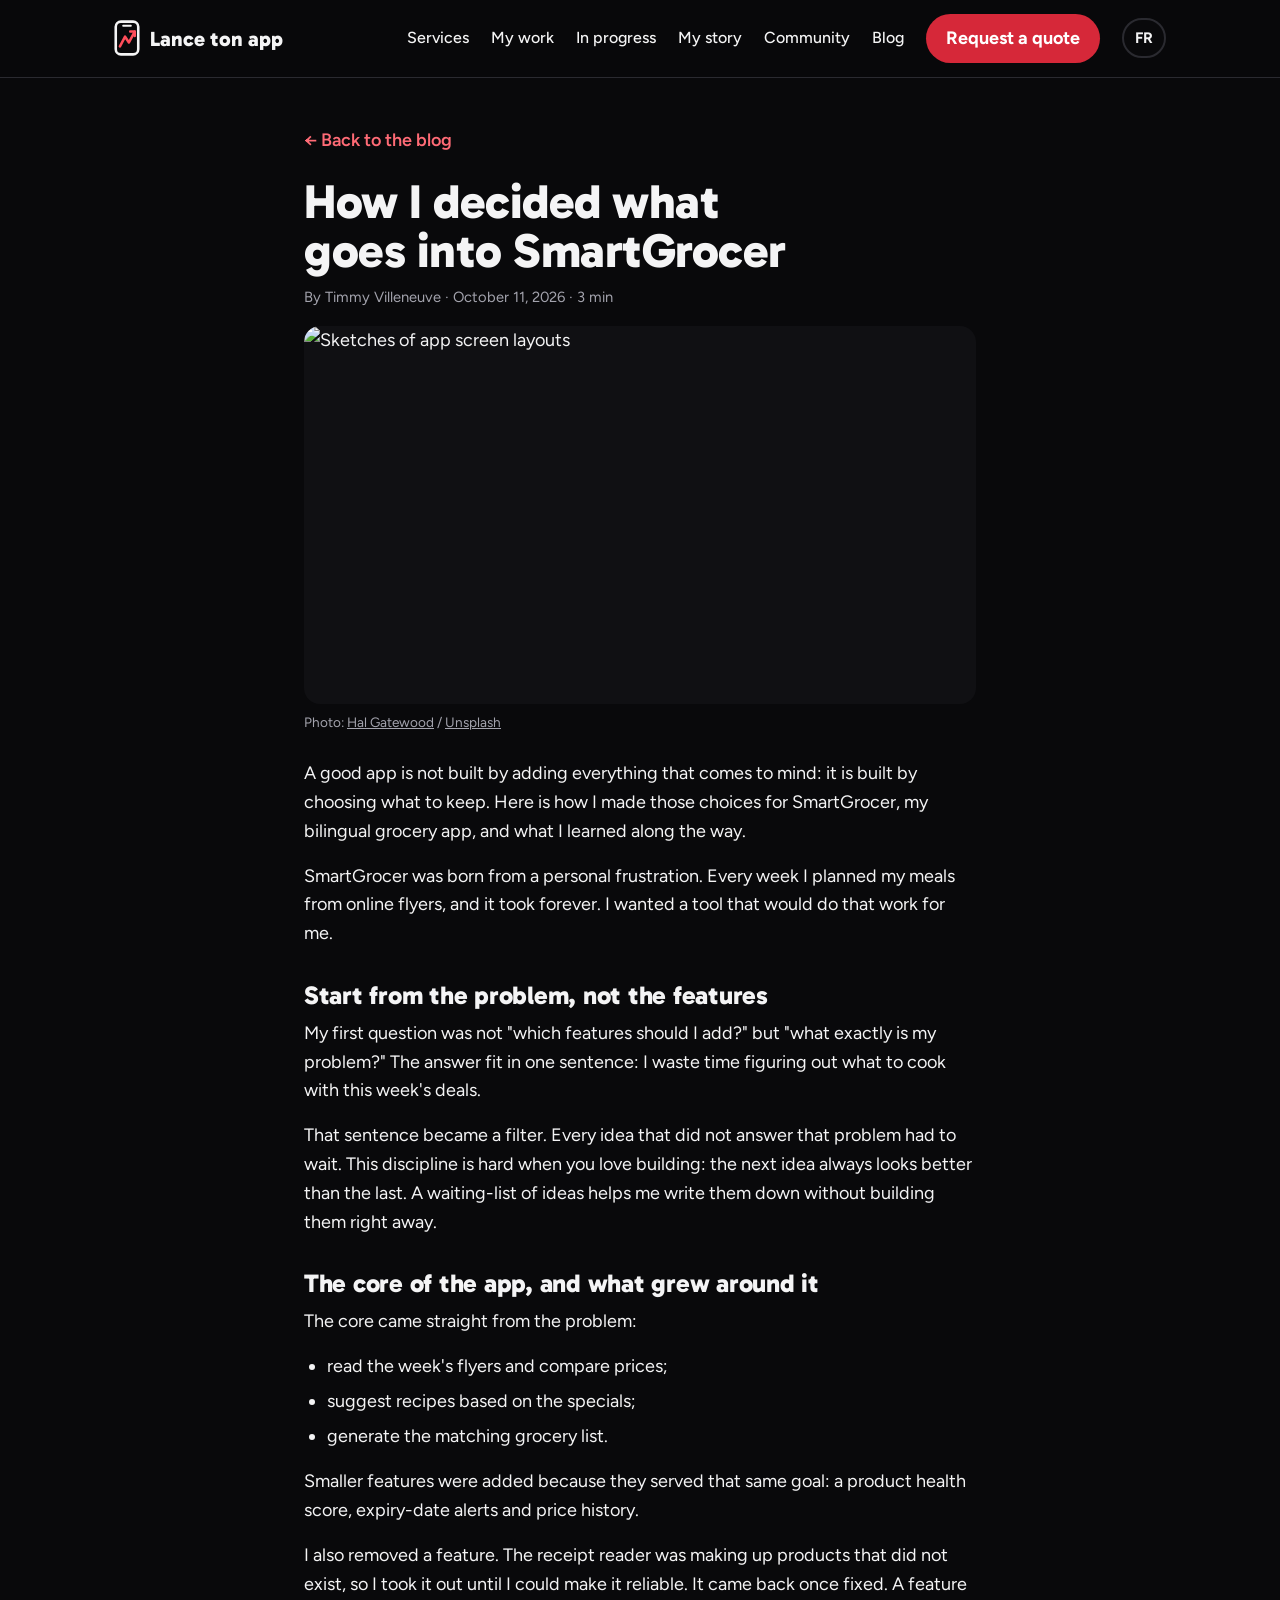
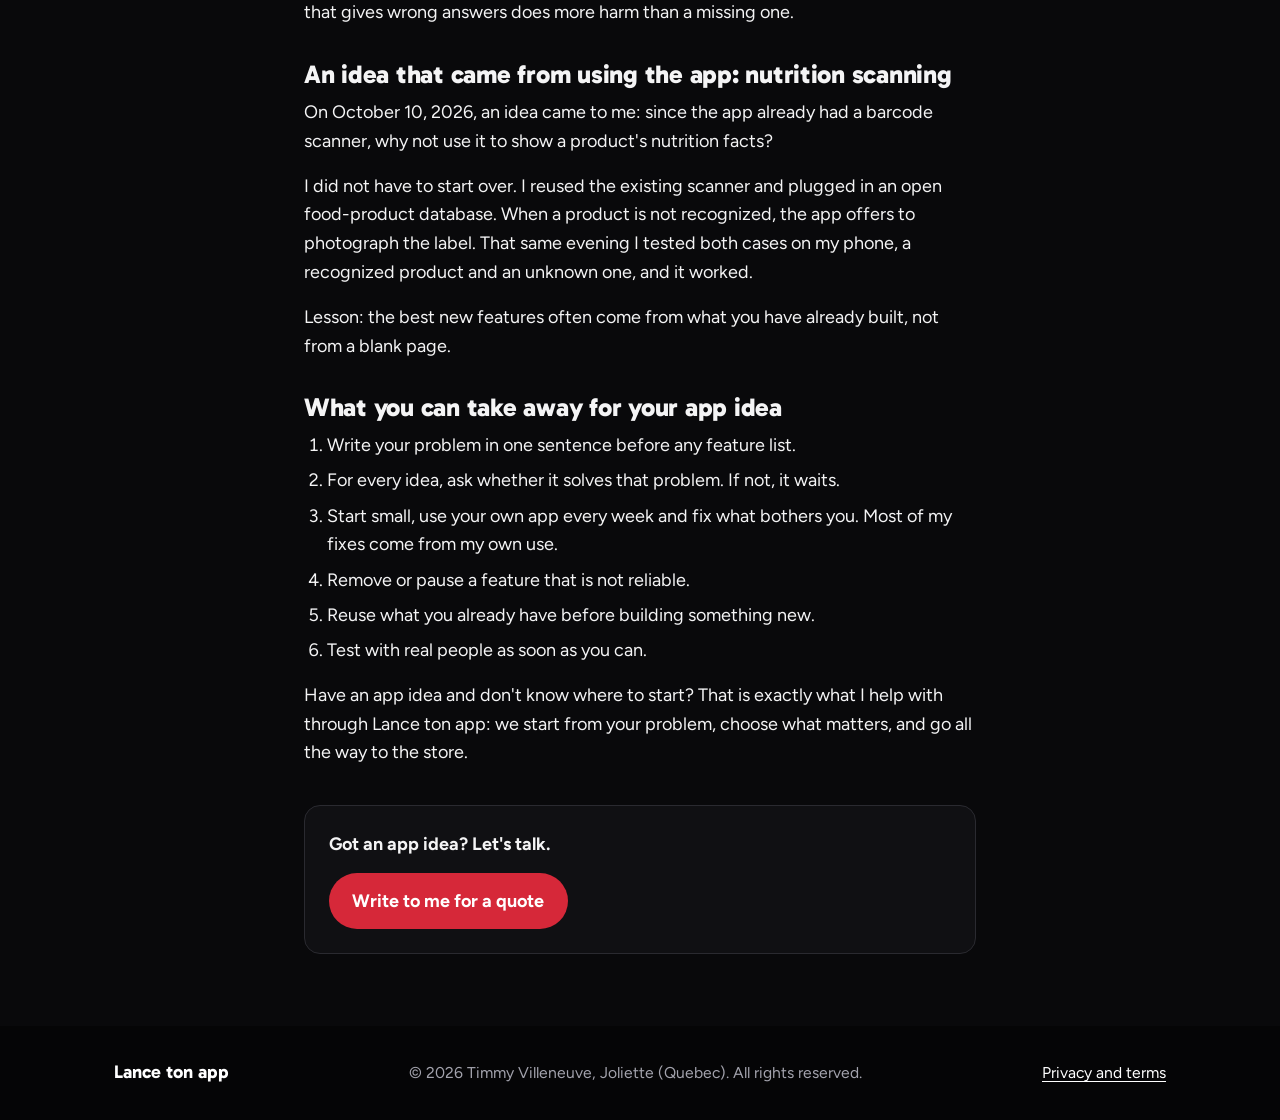
==== commit f01e0962: "Nouvelle page « En cours » (projets en cours, FR/EN) et lien dans la navigation Co-Authored-By: Clau" ====
--- a/blogue-decider-quoi-mettre-dans-ton-app.html
+++ b/blogue-decider-quoi-mettre-dans-ton-app.html
@@ -5,7 +5,17 @@
 <meta name="viewport" content="width=device-width, initial-scale=1">
 <title>Comment j&#x27;ai décidé quoi mettre dans SmartGrocer | Lance ton app</title>
 <meta name="description" content="Une bonne app se construit en choisissant ce qu&#x27;on garde. Voici comment j&#x27;ai fait mes choix, et ce que j&#x27;en ai appris.">
-<meta name="robots" content="noindex, nofollow">
+<link rel="canonical" href="https://lancetonapp.com/blogue-decider-quoi-mettre-dans-ton-app.html">
+<meta property="og:type" content="article">
+<meta property="og:site_name" content="Lance ton app">
+<meta property="og:locale" content="fr_CA">
+<meta property="og:url" content="https://lancetonapp.com/blogue-decider-quoi-mettre-dans-ton-app.html">
+<meta property="og:title" content="Comment j&#x27;ai décidé quoi mettre dans SmartGrocer | Lance ton app">
+<meta property="og:description" content="Une bonne app se construit en choisissant ce qu&#x27;on garde. Voici comment j&#x27;ai fait mes choix, et ce que j&#x27;en ai appris.">
+<meta property="og:image" content="https://images.unsplash.com/photo-1522542550221-31fd19575a2d?auto=format&amp;fit=crop&amp;w=1200&amp;h=630&amp;q=75">
+<meta property="og:image:width" content="1200">
+<meta property="og:image:height" content="630">
+<meta name="twitter:card" content="summary_large_image">
 <link rel="stylesheet" href="https://fonts.googleapis.com/css2?family=Gabarito:wght@500;700;800&family=Figtree:wght@400;500;600;700&display=swap">
 <link rel="stylesheet" href="site.css">
 <link rel="stylesheet" href="blogue.css">
@@ -17,7 +27,7 @@
   <div class="wrap bar">
     <a class="mark" href="index.html"><svg viewBox="0 0 40 56" width="26" height="36" fill="none" stroke-linecap="round" stroke-linejoin="round" aria-hidden="true"><rect x="2.5" y="2.5" width="35" height="51" rx="8" stroke="var(--logo-b)" stroke-width="4"/><path d="M14 9h12" stroke="var(--logo-b)" stroke-width="3"/><path class="trace" pathLength="1" d="M9 41l8-15 6 9 9-17" stroke="var(--logo-a)" stroke-width="4"/><path class="pointe" d="M25 18h7v7" stroke="var(--logo-a)" stroke-width="4"/></svg>Lance ton app</a>
     <nav>
-      <a href="index.html#services"><span lang="fr">Services</span><span lang="en">Services</span></a><a href="index.html#realisations"><span lang="fr">Réalisations</span><span lang="en">My work</span></a><a href="index.html#histoire"><span lang="fr">Mon histoire</span><span lang="en">My story</span></a><a href="index.html#communaute"><span lang="fr">Communauté</span><span lang="en">Community</span></a><a href="blogue.html"><span lang="fr">Blogue</span><span lang="en">Blog</span></a>
+      <a href="index.html#services"><span lang="fr">Services</span><span lang="en">Services</span></a><a href="index.html#realisations"><span lang="fr">Réalisations</span><span lang="en">My work</span></a><a href="en-cours.html"><span lang="fr">En cours</span><span lang="en">In progress</span></a><a href="index.html#histoire"><span lang="fr">Mon histoire</span><span lang="en">My story</span></a><a href="index.html#communaute"><span lang="fr">Communauté</span><span lang="en">Community</span></a><a href="blogue.html"><span lang="fr">Blogue</span><span lang="en">Blog</span></a>
       <a class="btn" href="index.html#soumission"><span lang="fr">Demander une soumission</span><span lang="en">Request a quote</span></a>
       <button type="button" class="langue" id="langue" aria-label="Lire ce site en anglais / Read this site in English">EN/FR</button>
     </nav>
